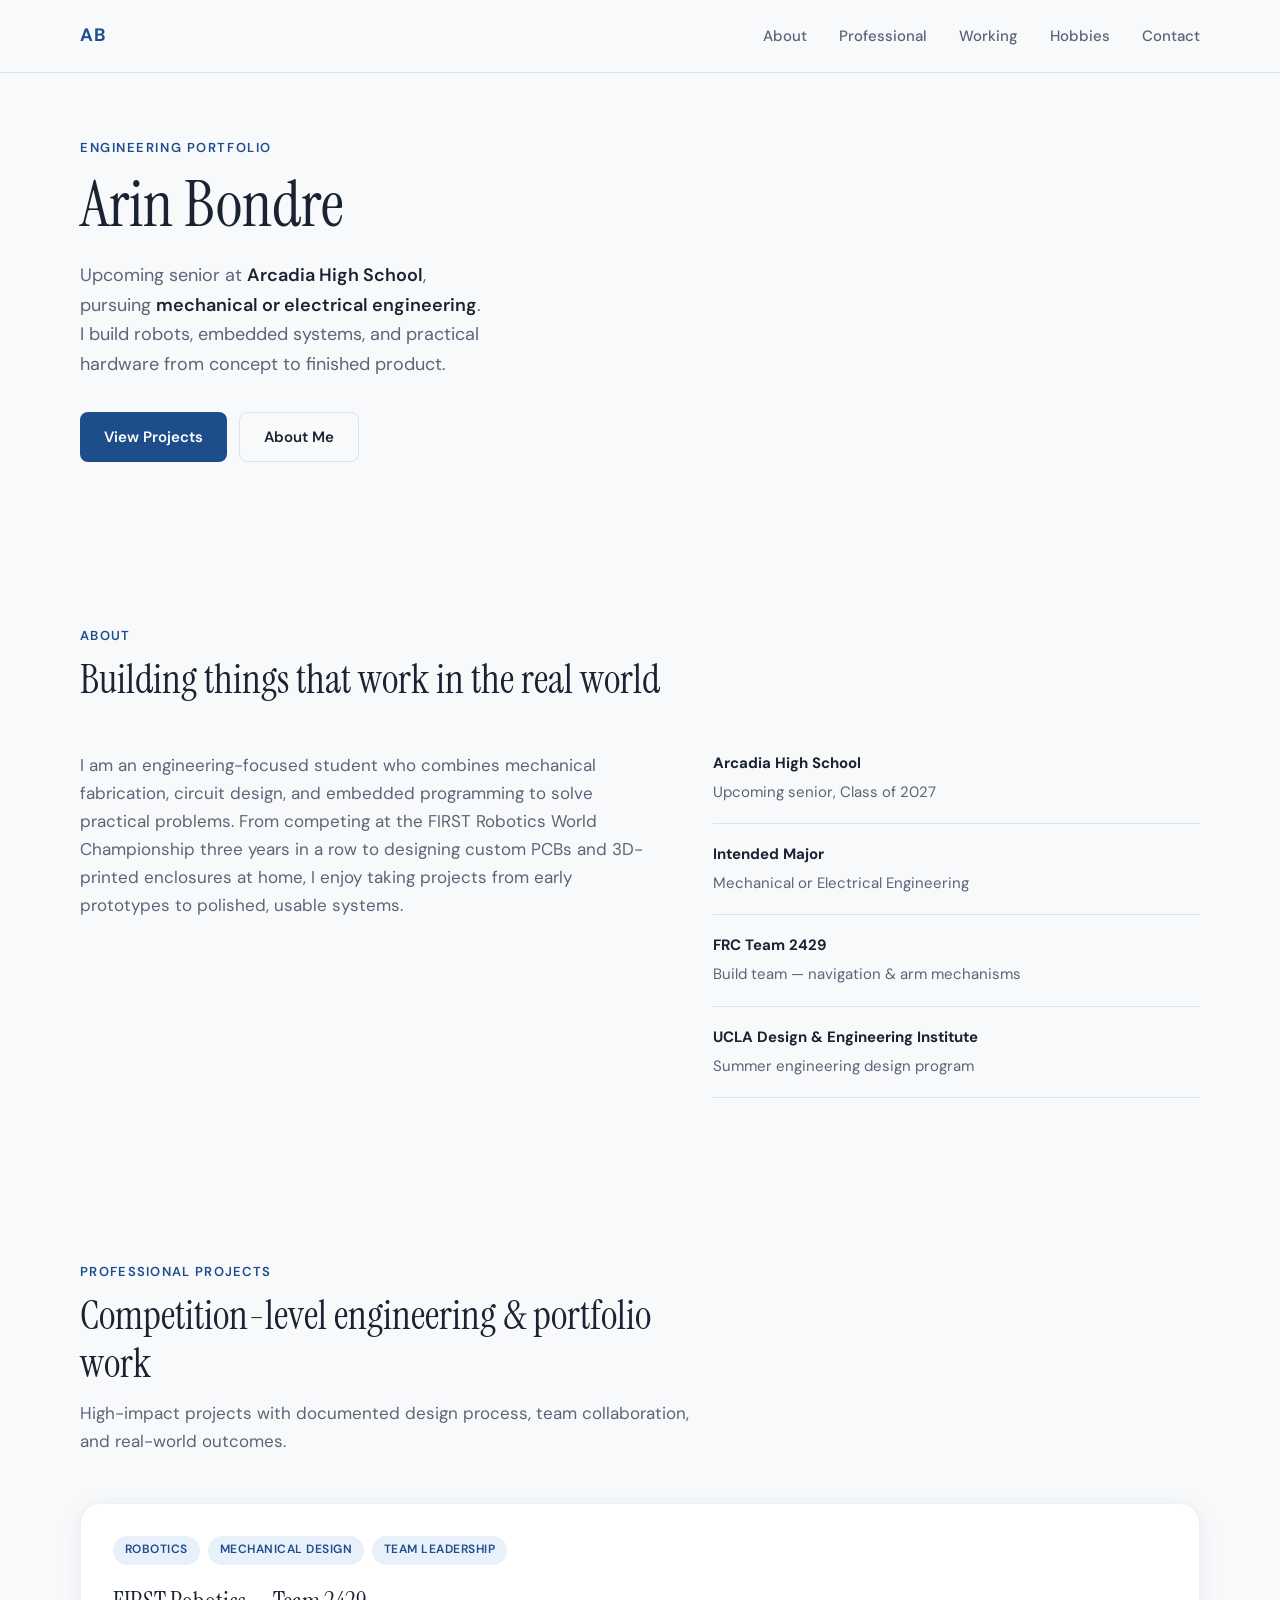
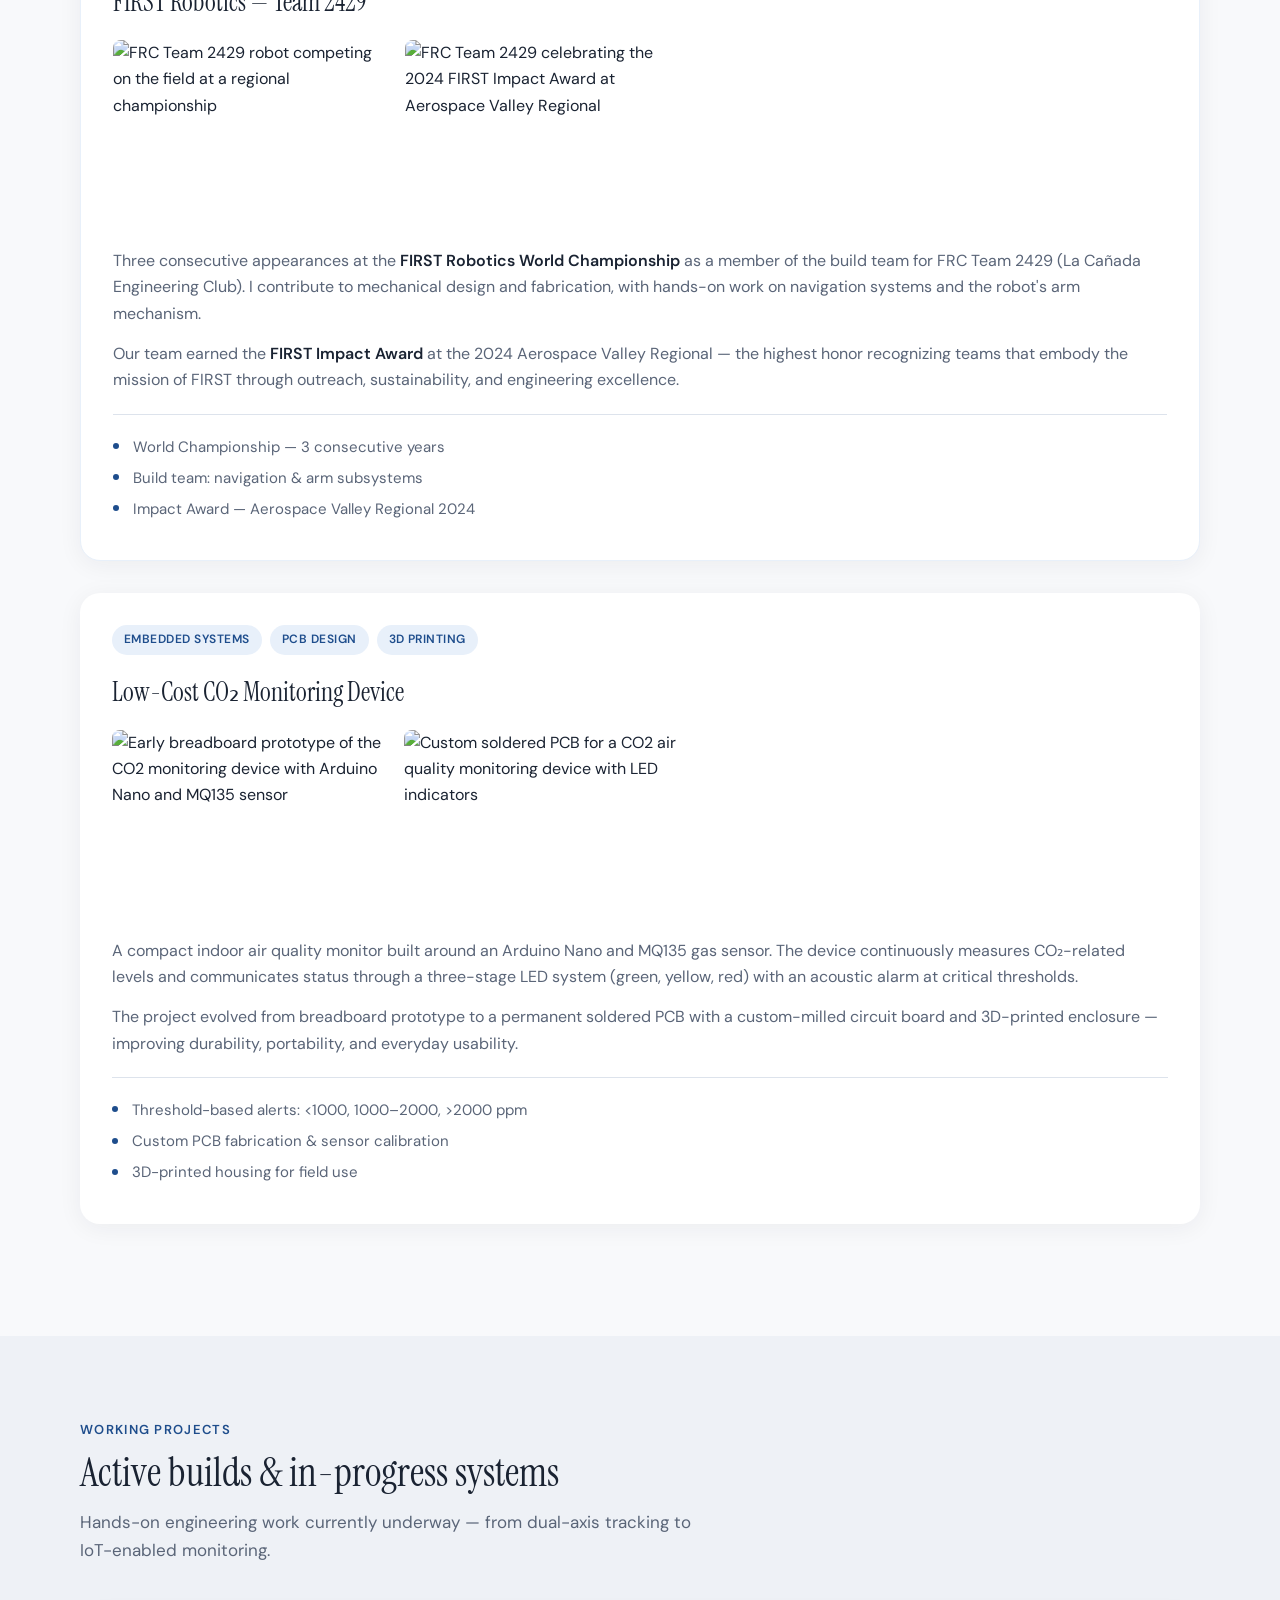
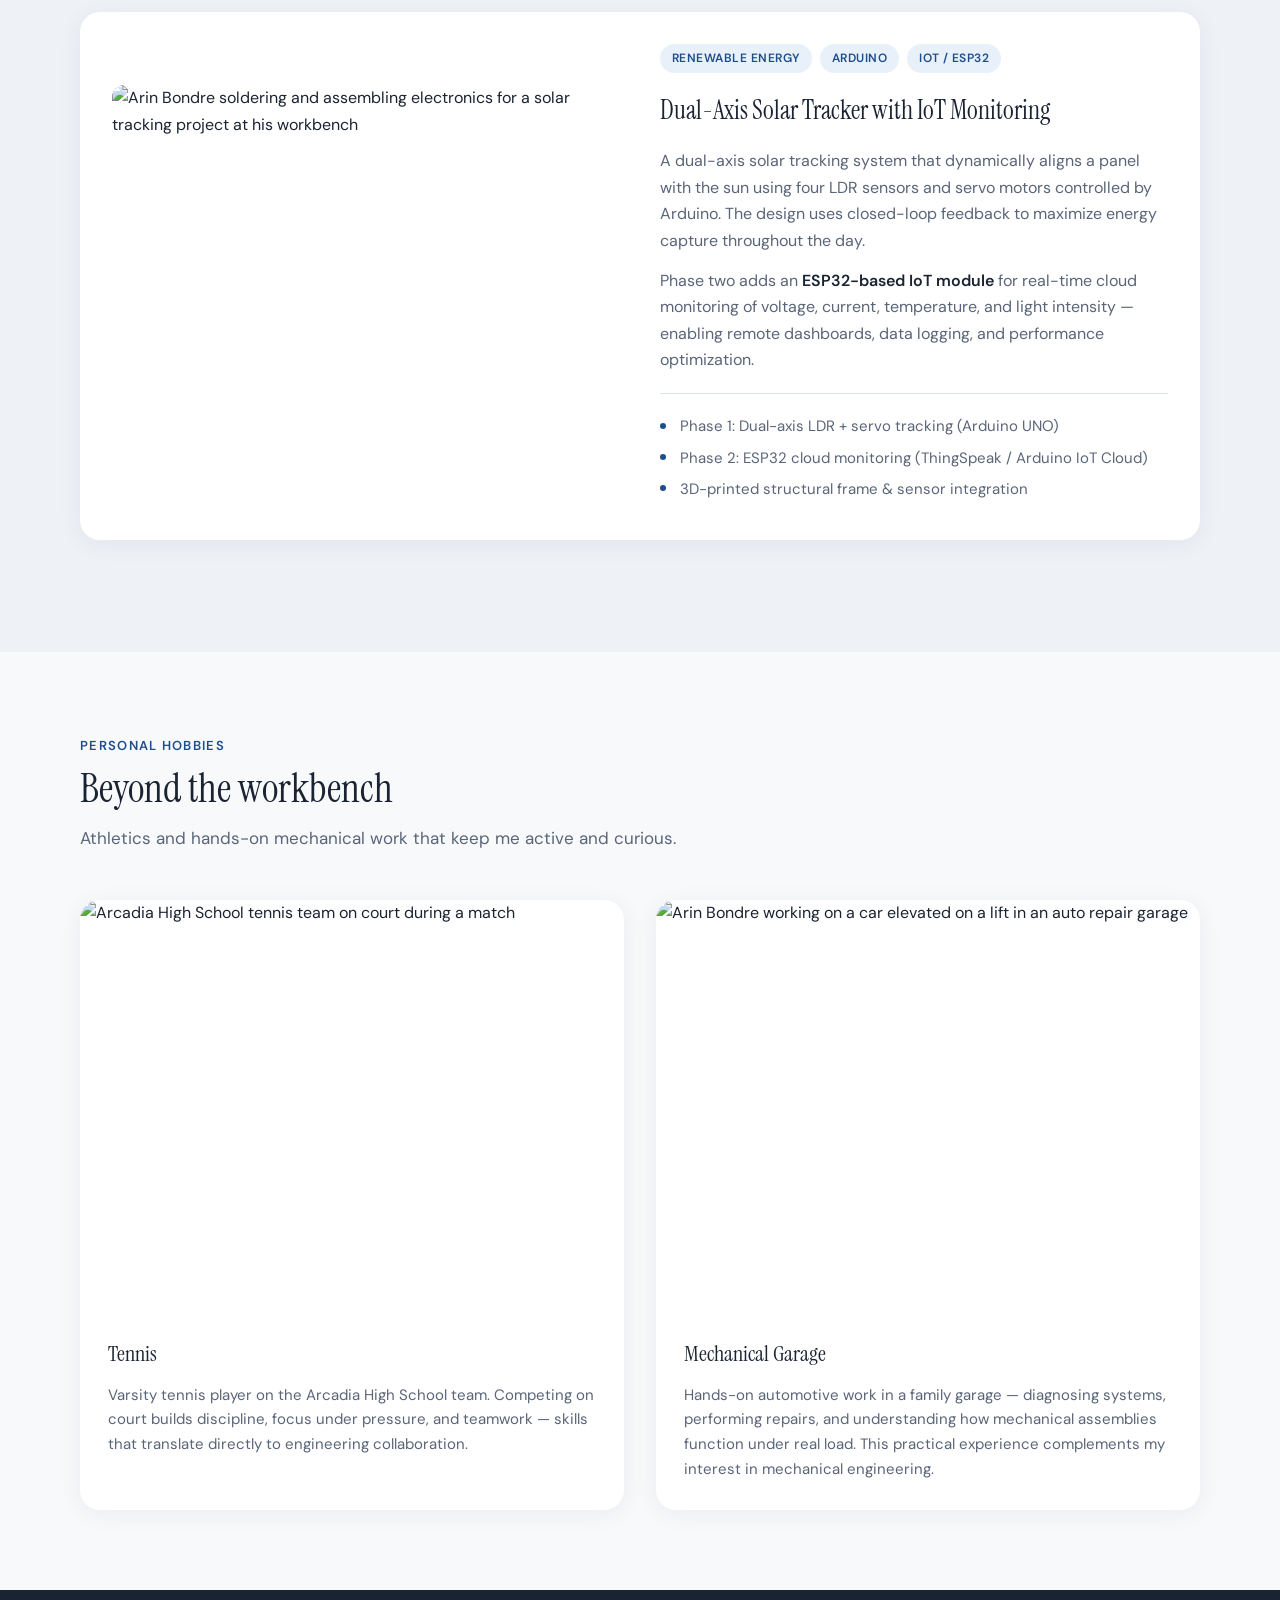
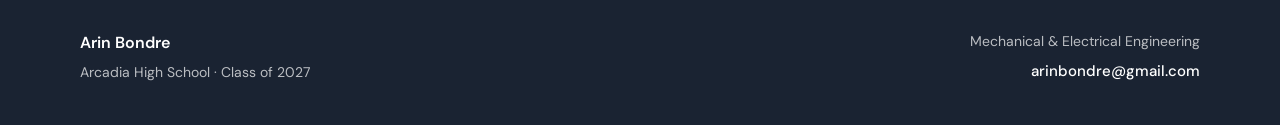
==== index.html @ 02048d1d "Add files via upload" ====
<!DOCTYPE html>
<html lang="en">
<head>
  <meta charset="UTF-8">
  <meta name="viewport" content="width=device-width, initial-scale=1.0">
  <meta name="description" content="Arin Bondre — aspiring mechanical and electrical engineer, Arcadia High School senior. Robotics, embedded systems, and hands-on engineering projects.">
  <title>Arin Bondre | Engineering Portfolio</title>
  <link rel="preconnect" href="https://fonts.googleapis.com">
  <link rel="preconnect" href="https://fonts.gstatic.com" crossorigin>
  <link href="https://fonts.googleapis.com/css2?family=DM+Sans:ital,opsz,wght@0,9..40,400;0,9..40,500;0,9..40,600;0,9..40,700;1,9..40,400&family=Instrument+Serif:ital@0;1&display=swap" rel="stylesheet">
  <link rel="stylesheet" href="styles.css">
</head>
<body>
  <header class="site-header">
    <nav class="nav" aria-label="Main navigation">
      <a class="nav-logo" href="#top">AB</a>
      <button class="nav-toggle" aria-label="Open menu" aria-expanded="false">
        <span></span>
        <span></span>
      </button>
      <ul class="nav-links">
        <li><a href="#about">About</a></li>
        <li><a href="#professional">Professional</a></li>
        <li><a href="#working">Working</a></li>
        <li><a href="#hobbies">Hobbies</a></li>
        <li><a href="#contact">Contact</a></li>
      </ul>
    </nav>
  </header>

  <main id="top">
    <section class="hero">
      <div class="hero-content">
        <p class="hero-eyebrow">Engineering Portfolio</p>
        <h1>Arin Bondre</h1>
        <p class="hero-lead">
          Upcoming senior at <strong>Arcadia High School</strong>, pursuing
          <strong>mechanical or electrical engineering</strong>. I build robots,
          embedded systems, and practical hardware from concept to finished product.
        </p>
        <div class="hero-actions">
          <a class="btn btn-primary" href="#professional">View Projects</a>
          <a class="btn btn-ghost" href="#about">About Me</a>
        </div>
      </div>
    </section>

    <section id="about" class="section about">
      <div class="container">
        <div class="section-header">
          <span class="section-label">About</span>
          <h2>Building things that work in the real world</h2>
        </div>
        <div class="about-grid">
          <p>
            I am an engineering-focused student who combines mechanical fabrication,
            circuit design, and embedded programming to solve practical problems.
            From competing at the FIRST Robotics World Championship three years in a row
            to designing custom PCBs and 3D-printed enclosures at home, I enjoy taking
            projects from early prototypes to polished, usable systems.
          </p>
          <ul class="about-highlights">
            <li>
              <strong>Arcadia High School</strong>
              <span>Upcoming senior, Class of 2027</span>
            </li>
            <li>
              <strong>Intended Major</strong>
              <span>Mechanical or Electrical Engineering</span>
            </li>
            <li>
              <strong>FRC Team 2429</strong>
              <span>Build team — navigation &amp; arm mechanisms</span>
            </li>
            <li>
              <strong>UCLA Design &amp; Engineering Institute</strong>
              <span>Summer engineering design program</span>
            </li>
          </ul>
        </div>
      </div>
    </section>

    <section id="professional" class="section projects-section">
      <div class="container">
        <div class="section-header">
          <span class="section-label">Professional Projects</span>
          <h2>Competition-level engineering &amp; portfolio work</h2>
          <p class="section-desc">
            High-impact projects with documented design process, team collaboration,
            and real-world outcomes.
          </p>
        </div>

        <article class="project-card project-card--featured project-card--full">
          <div class="project-body">
            <div class="project-tags">
              <span>Robotics</span>
              <span>Mechanical Design</span>
              <span>Team Leadership</span>
            </div>
            <h3>FIRST Robotics — Team 2429</h3>
            <figure class="project-thumbs">
              <img src="images/robotics-competition.jpg" alt="FRC Team 2429 robot competing on the field at a regional championship" width="280" height="188">
              <img src="images/robotics-impact-award.jpg" alt="FRC Team 2429 celebrating the 2024 FIRST Impact Award at Aerospace Valley Regional" width="280" height="188">
            </figure>
            <p>
              Three consecutive appearances at the <strong>FIRST Robotics World Championship</strong>
              as a member of the build team for FRC Team 2429 (La Cañada Engineering Club).
              I contribute to mechanical design and fabrication, with hands-on work on
              navigation systems and the robot's arm mechanism.
            </p>
            <p>
              Our team earned the <strong>FIRST Impact Award</strong> at the 2024 Aerospace
              Valley Regional — the highest honor recognizing teams that embody the mission
              of FIRST through outreach, sustainability, and engineering excellence.
            </p>
            <ul class="project-details">
              <li>World Championship — 3 consecutive years</li>
              <li>Build team: navigation &amp; arm subsystems</li>
              <li>Impact Award — Aerospace Valley Regional 2024</li>
            </ul>
          </div>
        </article>

        <article class="project-card project-card--full">
          <div class="project-body">
            <div class="project-tags">
              <span>Embedded Systems</span>
              <span>PCB Design</span>
              <span>3D Printing</span>
            </div>
            <h3>Low-Cost CO&#8322; Monitoring Device</h3>
            <figure class="project-thumbs">
              <img src="images/co2-prototype.jpg" alt="Early breadboard prototype of the CO2 monitoring device with Arduino Nano and MQ135 sensor" width="280" height="188">
              <img src="images/co2-meter.jpg" alt="Custom soldered PCB for a CO2 air quality monitoring device with LED indicators" width="280" height="188">
            </figure>
            <p>
              A compact indoor air quality monitor built around an Arduino Nano and MQ135
              gas sensor. The device continuously measures CO&#8322;-related levels and
              communicates status through a three-stage LED system (green, yellow, red)
              with an acoustic alarm at critical thresholds.
            </p>
            <p>
              The project evolved from breadboard prototype to a permanent soldered PCB
              with a custom-milled circuit board and 3D-printed enclosure — improving
              durability, portability, and everyday usability.
            </p>
            <ul class="project-details">
              <li>Threshold-based alerts: &lt;1000, 1000–2000, &gt;2000 ppm</li>
              <li>Custom PCB fabrication &amp; sensor calibration</li>
              <li>3D-printed housing for field use</li>
            </ul>
          </div>
        </article>
      </div>
    </section>

    <section id="working" class="section projects-section projects-section--alt">
      <div class="container">
        <div class="section-header">
          <span class="section-label">Working Projects</span>
          <h2>Active builds &amp; in-progress systems</h2>
          <p class="section-desc">
            Hands-on engineering work currently underway — from dual-axis tracking
            to IoT-enabled monitoring.
          </p>
        </div>

        <article class="project-card">
          <figure class="project-image">
            <img src="images/solar-tracker.jpg" alt="Arin Bondre soldering and assembling electronics for a solar tracking project at his workbench" width="800" height="600">
          </figure>
          <div class="project-body">
            <div class="project-tags">
              <span>Renewable Energy</span>
              <span>Arduino</span>
              <span>IoT / ESP32</span>
            </div>
            <h3>Dual-Axis Solar Tracker with IoT Monitoring</h3>
            <p>
              A dual-axis solar tracking system that dynamically aligns a panel with the
              sun using four LDR sensors and servo motors controlled by Arduino. The design
              uses closed-loop feedback to maximize energy capture throughout the day.
            </p>
            <p>
              Phase two adds an <strong>ESP32-based IoT module</strong> for real-time cloud
              monitoring of voltage, current, temperature, and light intensity — enabling
              remote dashboards, data logging, and performance optimization.
            </p>
            <ul class="project-details">
              <li>Phase 1: Dual-axis LDR + servo tracking (Arduino UNO)</li>
              <li>Phase 2: ESP32 cloud monitoring (ThingSpeak / Arduino IoT Cloud)</li>
              <li>3D-printed structural frame &amp; sensor integration</li>
            </ul>
          </div>
        </article>
      </div>
    </section>

    <section id="hobbies" class="section projects-section">
      <div class="container">
        <div class="section-header">
          <span class="section-label">Personal Hobbies</span>
          <h2>Beyond the workbench</h2>
          <p class="section-desc">
            Athletics and hands-on mechanical work that keep me active and curious.
          </p>
        </div>

        <div class="hobby-grid">
          <article class="hobby-card">
            <figure class="hobby-image">
              <img src="images/tennis.jpg" alt="Arcadia High School tennis team on court during a match" width="600" height="450">
            </figure>
            <div class="hobby-body">
              <h3>Tennis</h3>
              <p>
                Varsity tennis player on the Arcadia High School team. Competing on
                court builds discipline, focus under pressure, and teamwork — skills
                that translate directly to engineering collaboration.
              </p>
            </div>
          </article>

          <article class="hobby-card">
            <figure class="hobby-image">
              <img src="images/mechanical-garage.jpg" alt="Arin Bondre working on a car elevated on a lift in an auto repair garage" width="600" height="450">
            </figure>
            <div class="hobby-body">
              <h3>Mechanical Garage</h3>
              <p>
                Hands-on automotive work in a family garage — diagnosing systems,
                performing repairs, and understanding how mechanical assemblies
                function under real load. This practical experience complements my
                interest in mechanical engineering.
              </p>
            </div>
          </article>
        </div>
      </div>
    </section>
  </main>

  <footer id="contact" class="site-footer">
    <div class="container footer-inner">
      <div>
        <p class="footer-name">Arin Bondre</p>
        <p class="footer-meta">Arcadia High School · Class of 2027</p>
      </div>
      <div class="footer-contact">
        <p class="footer-note">Mechanical &amp; Electrical Engineering</p>
        <a class="footer-email" href="mailto:arinbondre@gmail.com">arinbondre@gmail.com</a>
      </div>
    </div>
  </footer>

  <script src="script.js"></script>
</body>
</html>
---- styles.css ----
/* ── Variables ── */
:root {
  --bg: #f8f9fb;
  --bg-alt: #eef1f6;
  --surface: #ffffff;
  --text: #1a2332;
  --text-muted: #5a6578;
  --accent: #1e4d8c;
  --accent-light: #2d6cb5;
  --accent-soft: #e8f0fa;
  --border: #dde3ec;
  --shadow: 0 4px 24px rgba(26, 35, 50, 0.06);
  --shadow-lg: 0 12px 48px rgba(26, 35, 50, 0.1);
  --radius: 12px;
  --radius-lg: 20px;
  --font-sans: "DM Sans", system-ui, sans-serif;
  --font-serif: "Instrument Serif", Georgia, serif;
  --max-width: 1120px;
  --header-h: 72px;
}

/* ── Reset & Base ── */
*,
*::before,
*::after {
  box-sizing: border-box;
  margin: 0;
  padding: 0;
}

html {
  scroll-behavior: smooth;
  scroll-padding-top: var(--header-h);
}

body {
  font-family: var(--font-sans);
  font-size: 1rem;
  line-height: 1.65;
  color: var(--text);
  background: var(--bg);
  -webkit-font-smoothing: antialiased;
}

img {
  display: block;
  max-width: 100%;
  height: auto;
}

a {
  color: var(--accent);
  text-decoration: none;
  transition: color 0.2s;
}

a:hover {
  color: var(--accent-light);
}

ul {
  list-style: none;
}

.container {
  width: min(100% - 2.5rem, var(--max-width));
  margin-inline: auto;
}

/* ── Header ── */
.site-header {
  position: sticky;
  top: 0;
  z-index: 100;
  background: rgba(248, 249, 251, 0.92);
  backdrop-filter: blur(12px);
  border-bottom: 1px solid var(--border);
}

.nav {
  display: flex;
  align-items: center;
  justify-content: space-between;
  width: min(100% - 2.5rem, var(--max-width));
  margin-inline: auto;
  height: var(--header-h);
}

.nav-logo {
  font-weight: 700;
  font-size: 1.125rem;
  letter-spacing: 0.04em;
  color: var(--accent);
}

.nav-links {
  display: flex;
  gap: 2rem;
}

.nav-links a {
  font-size: 0.9375rem;
  font-weight: 500;
  color: var(--text-muted);
}

.nav-links a:hover {
  color: var(--accent);
}

.nav-toggle {
  display: none;
  flex-direction: column;
  gap: 6px;
  background: none;
  border: none;
  cursor: pointer;
  padding: 4px;
}

.nav-toggle span {
  display: block;
  width: 24px;
  height: 2px;
  background: var(--text);
  border-radius: 2px;
  transition: transform 0.25s, opacity 0.25s;
}

.nav-toggle[aria-expanded="true"] span:first-child {
  transform: translateY(4px) rotate(45deg);
}

.nav-toggle[aria-expanded="true"] span:last-child {
  transform: translateY(-4px) rotate(-45deg);
}

/* ── Hero ── */
.hero {
  width: min(100% - 2.5rem, var(--max-width));
  margin-inline: auto;
  padding: 4rem 0 5rem;
}

.hero-content {
  max-width: 640px;
}

.hero-eyebrow {
  font-size: 0.8125rem;
  font-weight: 600;
  letter-spacing: 0.12em;
  text-transform: uppercase;
  color: var(--accent);
  margin-bottom: 0.75rem;
}

.hero h1 {
  font-family: var(--font-serif);
  font-size: clamp(2.75rem, 5vw, 4rem);
  font-weight: 400;
  line-height: 1.1;
  color: var(--text);
  margin-bottom: 1.25rem;
}

.hero-lead {
  font-size: 1.125rem;
  color: var(--text-muted);
  max-width: 34ch;
  margin-bottom: 2rem;
}

.hero-lead strong {
  color: var(--text);
  font-weight: 600;
}

.hero-actions {
  display: flex;
  flex-wrap: wrap;
  gap: 0.75rem;
}

.btn {
  display: inline-flex;
  align-items: center;
  padding: 0.75rem 1.5rem;
  font-size: 0.9375rem;
  font-weight: 600;
  border-radius: 8px;
  transition: background 0.2s, color 0.2s, box-shadow 0.2s;
}

.btn-primary {
  background: var(--accent);
  color: #fff;
}

.btn-primary:hover {
  background: var(--accent-light);
  color: #fff;
  box-shadow: var(--shadow);
}

.btn-ghost {
  background: transparent;
  color: var(--text);
  border: 1.5px solid var(--border);
}

.btn-ghost:hover {
  border-color: var(--accent);
  color: var(--accent);
}

/* ── Sections ── */
.section {
  padding: 5rem 0;
}

.projects-section--alt {
  background: var(--bg-alt);
}

.section-header {
  margin-bottom: 3rem;
  max-width: 640px;
}

.section-label {
  display: inline-block;
  font-size: 0.8125rem;
  font-weight: 600;
  letter-spacing: 0.1em;
  text-transform: uppercase;
  color: var(--accent);
  margin-bottom: 0.5rem;
}

.section-header h2 {
  font-family: var(--font-serif);
  font-size: clamp(1.875rem, 3.5vw, 2.5rem);
  font-weight: 400;
  line-height: 1.2;
  margin-bottom: 0.75rem;
}

.section-desc {
  color: var(--text-muted);
  font-size: 1.0625rem;
}

/* ── About ── */
.about-grid {
  display: grid;
  grid-template-columns: 1.2fr 1fr;
  gap: 3rem;
  align-items: start;
}

.about-grid > p {
  font-size: 1.0625rem;
  color: var(--text-muted);
}

.about-highlights li {
  padding: 1.125rem 0;
  border-bottom: 1px solid var(--border);
}

.about-highlights li:first-child {
  padding-top: 0;
}

.about-highlights strong {
  display: block;
  font-size: 0.9375rem;
  color: var(--text);
  margin-bottom: 0.2rem;
}

.about-highlights span {
  font-size: 0.9375rem;
  color: var(--text-muted);
}

/* ── Project Cards ── */
.project-card {
  display: grid;
  grid-template-columns: 1fr 1fr;
  gap: 2.5rem;
  align-items: center;
  background: var(--surface);
  border-radius: var(--radius-lg);
  padding: 2rem;
  box-shadow: var(--shadow);
  margin-bottom: 2rem;
}

.projects-section--alt .project-card {
  background: var(--surface);
}

.project-card--reverse {
  direction: rtl;
}

.project-card--reverse > * {
  direction: ltr;
}

.project-image {
  border-radius: var(--radius);
  overflow: hidden;
  aspect-ratio: 4 / 3;
}

.project-image img {
  width: 100%;
  height: 100%;
  object-fit: cover;
}

.project-card--featured {
  border: 1px solid var(--accent-soft);
}

.project-card--full {
  grid-template-columns: 1fr;
}

.project-thumbs {
  display: flex;
  flex-direction: row;
  gap: 0.75rem;
  margin-bottom: 1.25rem;
}

.project-thumbs img {
  width: 280px;
  height: 188px;
  object-fit: cover;
  border-radius: 8px;
  flex-shrink: 0;
}

.project-tags {
  display: flex;
  flex-wrap: wrap;
  gap: 0.5rem;
  margin-bottom: 1rem;
}

.project-tags span {
  font-size: 0.75rem;
  font-weight: 600;
  letter-spacing: 0.04em;
  text-transform: uppercase;
  padding: 0.3rem 0.75rem;
  background: var(--accent-soft);
  color: var(--accent);
  border-radius: 100px;
}

.project-body h3 {
  font-family: var(--font-serif);
  font-size: 1.625rem;
  font-weight: 400;
  margin-bottom: 1rem;
}

.project-body p {
  color: var(--text-muted);
  margin-bottom: 0.875rem;
}

.project-body p strong {
  color: var(--text);
  font-weight: 600;
}

.project-details {
  margin-top: 1.25rem;
  padding-top: 1.25rem;
  border-top: 1px solid var(--border);
}

.project-details li {
  position: relative;
  padding-left: 1.25rem;
  font-size: 0.9375rem;
  color: var(--text-muted);
  margin-bottom: 0.4rem;
}

.project-details li::before {
  content: "";
  position: absolute;
  left: 0;
  top: 0.55em;
  width: 6px;
  height: 6px;
  background: var(--accent);
  border-radius: 50%;
}

/* ── Hobby Grid ── */
.hobby-grid {
  display: grid;
  grid-template-columns: 1fr 1fr;
  gap: 2rem;
}

.hobby-card {
  background: var(--surface);
  border-radius: var(--radius-lg);
  overflow: hidden;
  box-shadow: var(--shadow);
}

.hobby-image {
  aspect-ratio: 4 / 3;
  overflow: hidden;
}

.hobby-image img {
  width: 100%;
  height: 100%;
  object-fit: cover;
}

.hobby-body {
  padding: 1.75rem;
}

.hobby-body h3 {
  font-family: var(--font-serif);
  font-size: 1.375rem;
  font-weight: 400;
  margin-bottom: 0.625rem;
}

.hobby-body p {
  font-size: 0.9375rem;
  color: var(--text-muted);
}

/* ── Footer ── */
.site-footer {
  background: var(--text);
  color: rgba(255, 255, 255, 0.7);
  padding: 2.5rem 0;
}

.footer-inner {
  display: flex;
  justify-content: space-between;
  align-items: center;
  flex-wrap: wrap;
  gap: 1rem;
}

.footer-name {
  font-weight: 600;
  color: #fff;
  font-size: 1rem;
}

.footer-meta {
  font-size: 0.875rem;
  margin-top: 0.25rem;
}

.footer-contact {
  text-align: right;
}

.footer-note {
  font-size: 0.875rem;
  margin-bottom: 0.35rem;
}

.footer-email {
  font-size: 0.9375rem;
  font-weight: 500;
  color: #fff;
}

.footer-email:hover {
  color: rgba(255, 255, 255, 0.75);
}

/* ── Responsive ── */
@media (max-width: 900px) {
  .hero {
    padding-top: 2.5rem;
  }

  .about-grid,
  .project-card,
  .hobby-grid {
    grid-template-columns: 1fr;
  }

  .project-card--reverse {
    direction: ltr;
  }

  .project-image {
    max-height: 320px;
  }
}

@media (max-width: 640px) {
  .nav-toggle {
    display: flex;
  }

  .nav-links {
    position: fixed;
    inset: var(--header-h) 0 auto 0;
    flex-direction: column;
    gap: 0;
    background: var(--surface);
    border-bottom: 1px solid var(--border);
    padding: 1rem 0;
    transform: translateY(-120%);
    opacity: 0;
    pointer-events: none;
    transition: transform 0.3s, opacity 0.3s;
    box-shadow: var(--shadow);
  }

  .nav-links.is-open {
    transform: translateY(0);
    opacity: 1;
    pointer-events: auto;
  }

  .nav-links li a {
    display: block;
    padding: 0.875rem 1.25rem;
    font-size: 1rem;
  }

  .section {
    padding: 3.5rem 0;
  }

  .project-card {
    padding: 1.25rem;
  }

  .footer-inner {
    flex-direction: column;
    text-align: center;
  }

  .footer-contact {
    text-align: center;
  }
}
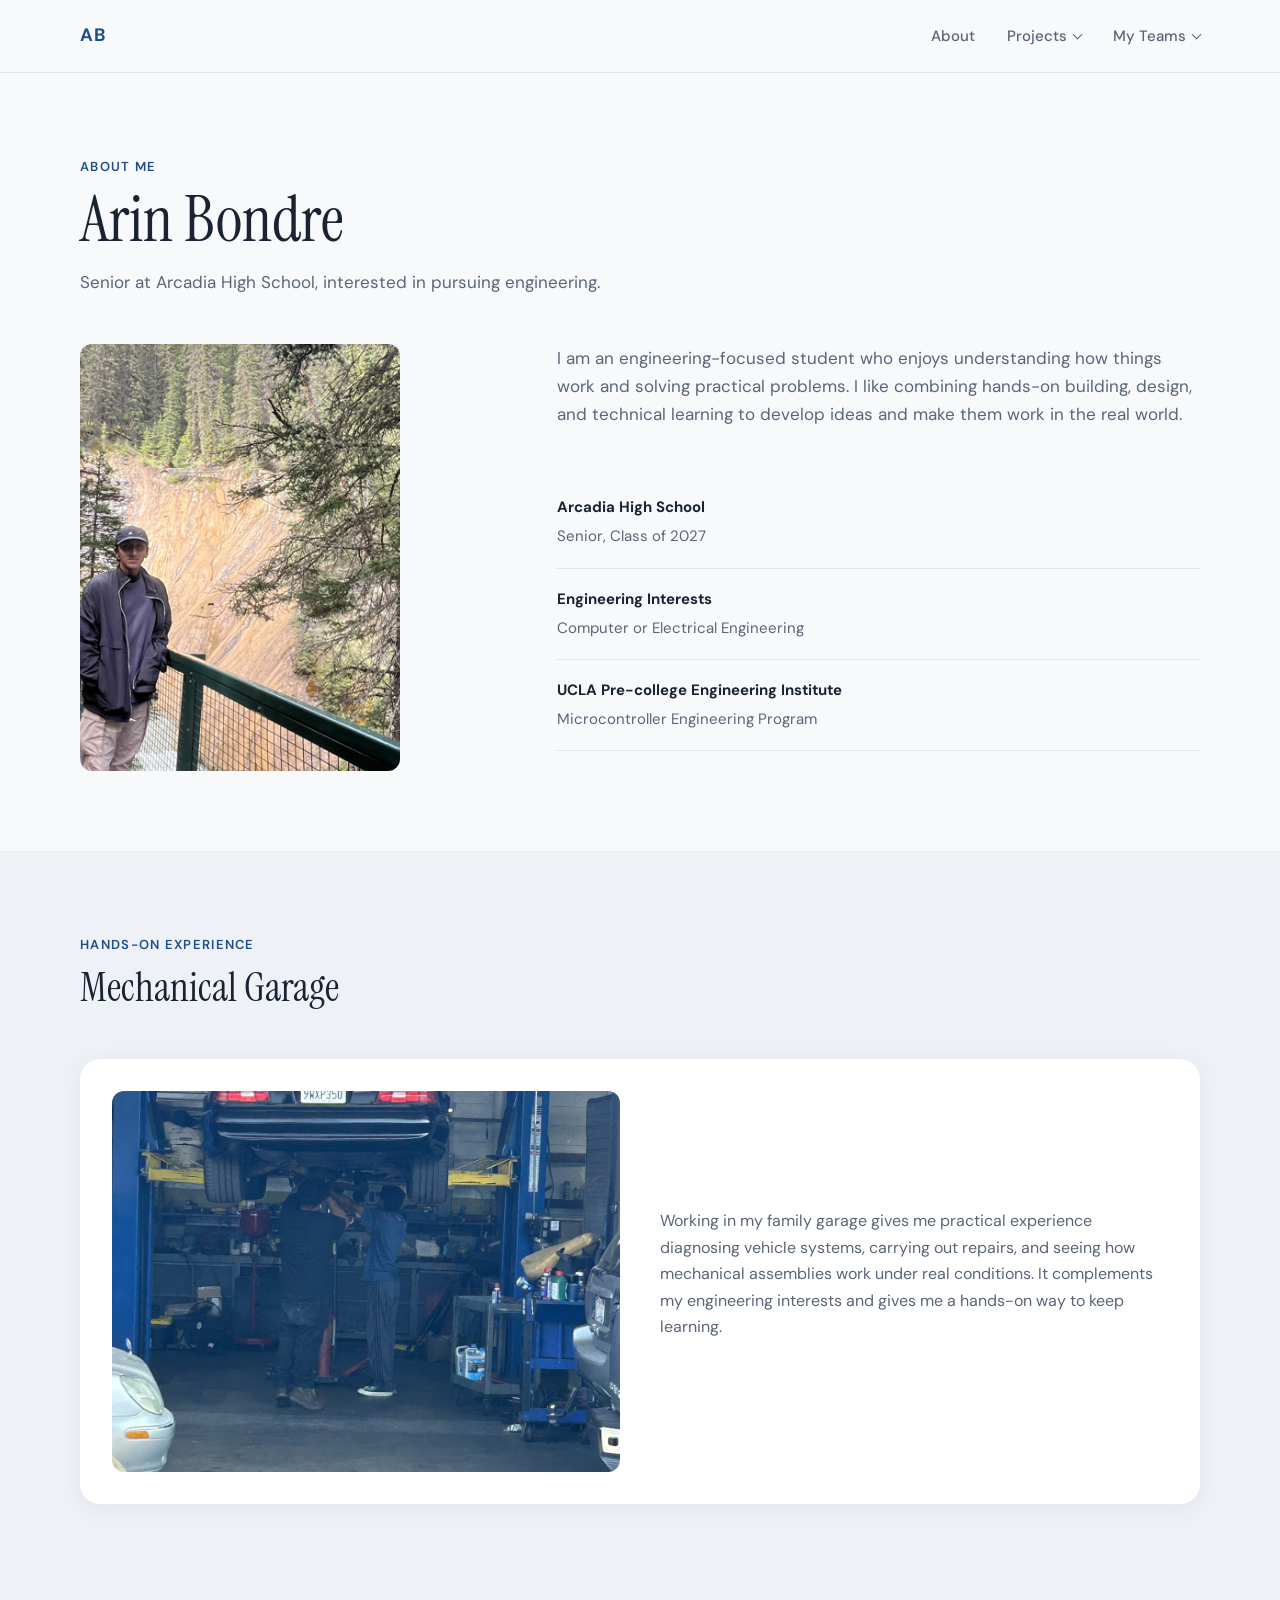
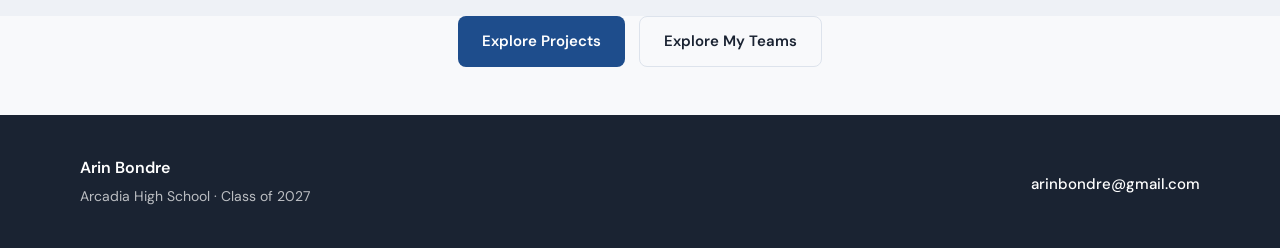
==== commit 9f05903b: "New changes" ====
--- a/index.html
+++ b/index.html
@@ -3,7 +3,7 @@
 <head>
   <meta charset="UTF-8">
   <meta name="viewport" content="width=device-width, initial-scale=1.0">
-  <meta name="description" content="Arin Bondre — aspiring mechanical and electrical engineer, Arcadia High School senior. Robotics, embedded systems, and hands-on engineering projects.">
+  <meta name="description" content="Arin Bondre — Arcadia High School student interested in mechanical and electrical engineering, FIRST Robotics, tennis, and hands-on garage work.">
   <title>Arin Bondre | Engineering Portfolio</title>
   <link rel="preconnect" href="https://fonts.googleapis.com">
   <link rel="preconnect" href="https://fonts.gstatic.com" crossorigin>
@@ -13,233 +13,104 @@
 <body>
   <header class="site-header">
     <nav class="nav" aria-label="Main navigation">
-      <a class="nav-logo" href="#top">AB</a>
+      <a class="nav-logo" href="index.html#top">AB</a>
       <button class="nav-toggle" aria-label="Open menu" aria-expanded="false">
         <span></span>
         <span></span>
       </button>
       <ul class="nav-links">
         <li><a href="#about">About</a></li>
-        <li><a href="#professional">Professional</a></li>
-        <li><a href="#working">Working</a></li>
-        <li><a href="#hobbies">Hobbies</a></li>
-        <li><a href="#contact">Contact</a></li>
+        <li class="nav-dropdown">
+          <button class="nav-projects-toggle" type="button" aria-expanded="false" aria-controls="project-menu">
+            Projects
+            <span class="nav-chevron" aria-hidden="true"></span>
+          </button>
+          <ul class="nav-submenu" id="project-menu">
+            <li><a href="co2-detector.html">CO₂ Detector</a></li>
+            <li><a href="solar-tracker.html">Solar Tracker</a></li>
+          </ul>
+        </li>
+        <li class="nav-dropdown">
+          <button class="nav-projects-toggle" type="button" aria-expanded="false" aria-controls="teams-menu">
+            My Teams
+            <span class="nav-chevron" aria-hidden="true"></span>
+          </button>
+          <ul class="nav-submenu" id="teams-menu">
+            <li><a href="first-robotics.html">FIRST Robotics</a></li>
+            <li><a href="tennis.html">Tennis</a></li>
+          </ul>
+        </li>
       </ul>
     </nav>
   </header>
 
   <main id="top">
-    <section class="hero">
-      <div class="hero-content">
-        <p class="hero-eyebrow">Engineering Portfolio</p>
-        <h1>Arin Bondre</h1>
-        <p class="hero-lead">
-          Upcoming senior at <strong>Arcadia High School</strong>, pursuing
-          <strong>mechanical or electrical engineering</strong>. I build robots,
-          embedded systems, and practical hardware from concept to finished product.
-        </p>
-        <div class="hero-actions">
-          <a class="btn btn-primary" href="#professional">View Projects</a>
-          <a class="btn btn-ghost" href="#about">About Me</a>
-        </div>
-      </div>
-    </section>
-
     <section id="about" class="section about">
       <div class="container">
         <div class="section-header">
-          <span class="section-label">About</span>
-          <h2>Building things that work in the real world</h2>
+          <span class="section-label">About Me</span>
+          <h1 class="about-title">Arin Bondre</h1>
+          <p class="section-desc">
+            Senior at Arcadia High School, interested in pursuing
+            engineering.
+          </p>
         </div>
         <div class="about-grid">
+          <figure class="about-portrait">
+            <img src="images/Arin.png" alt="Arin Bondre" width="505" height="787">
+          </figure>
           <p>
-            I am an engineering-focused student who combines mechanical fabrication,
-            circuit design, and embedded programming to solve practical problems.
-            From competing at the FIRST Robotics World Championship three years in a row
-            to designing custom PCBs and 3D-printed enclosures at home, I enjoy taking
-            projects from early prototypes to polished, usable systems.
+            I am an engineering-focused student who enjoys understanding how things
+            work and solving practical problems. I like combining hands-on building,
+            design, and technical learning to develop ideas and make them work in
+            the real world.
           </p>
           <ul class="about-highlights">
             <li>
               <strong>Arcadia High School</strong>
-              <span>Upcoming senior, Class of 2027</span>
+              <span>Senior, Class of 2027</span>
             </li>
             <li>
-              <strong>Intended Major</strong>
-              <span>Mechanical or Electrical Engineering</span>
+              <strong>Engineering Interests</strong>
+              <span>Computer or Electrical Engineering</span>
             </li>
             <li>
-              <strong>FRC Team 2429</strong>
-              <span>Build team — navigation &amp; arm mechanisms</span>
-            </li>
-            <li>
-              <strong>UCLA Design &amp; Engineering Institute</strong>
-              <span>Summer engineering design program</span>
+              <strong>UCLA Pre-college Engineering Institute</strong>
+              <span>Microcontroller Engineering Program</span>
             </li>
           </ul>
         </div>
       </div>
     </section>
 
-    <section id="professional" class="section projects-section">
+    <section id="garage" class="section garage-section projects-section--alt">
       <div class="container">
         <div class="section-header">
-          <span class="section-label">Professional Projects</span>
-          <h2>Competition-level engineering &amp; portfolio work</h2>
-          <p class="section-desc">
-            High-impact projects with documented design process, team collaboration,
-            and real-world outcomes.
-          </p>
+          <span class="section-label">Hands-On Experience</span>
+          <h2>Mechanical Garage</h2>
         </div>
 
-        <article class="project-card project-card--featured project-card--full">
+        <article class="project-card garage-card">
+          <figure class="project-image">
+            <img src="images/mechanical-garage.jpg" alt="Arin Bondre working on a car raised on a lift in an auto repair garage" width="800" height="600">
+          </figure>
           <div class="project-body">
-            <div class="project-tags">
-              <span>Robotics</span>
-              <span>Mechanical Design</span>
-              <span>Team Leadership</span>
-            </div>
-            <h3>FIRST Robotics — Team 2429</h3>
-            <figure class="project-thumbs">
-              <img src="images/robotics-competition.jpg" alt="FRC Team 2429 robot competing on the field at a regional championship" width="280" height="188">
-              <img src="images/robotics-impact-award.jpg" alt="FRC Team 2429 celebrating the 2024 FIRST Impact Award at Aerospace Valley Regional" width="280" height="188">
-            </figure>
             <p>
-              Three consecutive appearances at the <strong>FIRST Robotics World Championship</strong>
-              as a member of the build team for FRC Team 2429 (La Cañada Engineering Club).
-              I contribute to mechanical design and fabrication, with hands-on work on
-              navigation systems and the robot's arm mechanism.
+              Working in my family garage gives me practical experience diagnosing
+              vehicle systems, carrying out repairs, and seeing how mechanical
+              assemblies work under real conditions. It complements my engineering
+              interests and gives me a hands-on way to keep learning.
             </p>
-            <p>
-              Our team earned the <strong>FIRST Impact Award</strong> at the 2024 Aerospace
-              Valley Regional — the highest honor recognizing teams that embody the mission
-              of FIRST through outreach, sustainability, and engineering excellence.
-            </p>
-            <ul class="project-details">
-              <li>World Championship — 3 consecutive years</li>
-              <li>Build team: navigation &amp; arm subsystems</li>
-              <li>Impact Award — Aerospace Valley Regional 2024</li>
-            </ul>
-          </div>
-        </article>
-
-        <article class="project-card project-card--full">
-          <div class="project-body">
-            <div class="project-tags">
-              <span>Embedded Systems</span>
-              <span>PCB Design</span>
-              <span>3D Printing</span>
-            </div>
-            <h3>Low-Cost CO&#8322; Monitoring Device</h3>
-            <figure class="project-thumbs">
-              <img src="images/co2-prototype.jpg" alt="Early breadboard prototype of the CO2 monitoring device with Arduino Nano and MQ135 sensor" width="280" height="188">
-              <img src="images/co2-meter.jpg" alt="Custom soldered PCB for a CO2 air quality monitoring device with LED indicators" width="280" height="188">
-            </figure>
-            <p>
-              A compact indoor air quality monitor built around an Arduino Nano and MQ135
-              gas sensor. The device continuously measures CO&#8322;-related levels and
-              communicates status through a three-stage LED system (green, yellow, red)
-              with an acoustic alarm at critical thresholds.
-            </p>
-            <p>
-              The project evolved from breadboard prototype to a permanent soldered PCB
-              with a custom-milled circuit board and 3D-printed enclosure — improving
-              durability, portability, and everyday usability.
-            </p>
-            <ul class="project-details">
-              <li>Threshold-based alerts: &lt;1000, 1000–2000, &gt;2000 ppm</li>
-              <li>Custom PCB fabrication &amp; sensor calibration</li>
-              <li>3D-printed housing for field use</li>
-            </ul>
           </div>
         </article>
       </div>
     </section>
 
-    <section id="working" class="section projects-section projects-section--alt">
-      <div class="container">
-        <div class="section-header">
-          <span class="section-label">Working Projects</span>
-          <h2>Active builds &amp; in-progress systems</h2>
-          <p class="section-desc">
-            Hands-on engineering work currently underway — from dual-axis tracking
-            to IoT-enabled monitoring.
-          </p>
-        </div>
-
-        <article class="project-card">
-          <figure class="project-image">
-            <img src="images/solar-tracker.jpg" alt="Arin Bondre soldering and assembling electronics for a solar tracking project at his workbench" width="800" height="600">
-          </figure>
-          <div class="project-body">
-            <div class="project-tags">
-              <span>Renewable Energy</span>
-              <span>Arduino</span>
-              <span>IoT / ESP32</span>
-            </div>
-            <h3>Dual-Axis Solar Tracker with IoT Monitoring</h3>
-            <p>
-              A dual-axis solar tracking system that dynamically aligns a panel with the
-              sun using four LDR sensors and servo motors controlled by Arduino. The design
-              uses closed-loop feedback to maximize energy capture throughout the day.
-            </p>
-            <p>
-              Phase two adds an <strong>ESP32-based IoT module</strong> for real-time cloud
-              monitoring of voltage, current, temperature, and light intensity — enabling
-              remote dashboards, data logging, and performance optimization.
-            </p>
-            <ul class="project-details">
-              <li>Phase 1: Dual-axis LDR + servo tracking (Arduino UNO)</li>
-              <li>Phase 2: ESP32 cloud monitoring (ThingSpeak / Arduino IoT Cloud)</li>
-              <li>3D-printed structural frame &amp; sensor integration</li>
-            </ul>
-          </div>
-        </article>
-      </div>
+    <section class="about-navigation-cta" aria-label="Explore projects and teams">
+      <a class="btn btn-primary" href="co2-detector.html">Explore Projects</a>
+      <a class="btn btn-ghost" href="first-robotics.html">Explore My Teams</a>
     </section>
-
-    <section id="hobbies" class="section projects-section">
-      <div class="container">
-        <div class="section-header">
-          <span class="section-label">Personal Hobbies</span>
-          <h2>Beyond the workbench</h2>
-          <p class="section-desc">
-            Athletics and hands-on mechanical work that keep me active and curious.
-          </p>
-        </div>
-
-        <div class="hobby-grid">
-          <article class="hobby-card">
-            <figure class="hobby-image">
-              <img src="images/tennis.jpg" alt="Arcadia High School tennis team on court during a match" width="600" height="450">
-            </figure>
-            <div class="hobby-body">
-              <h3>Tennis</h3>
-              <p>
-                Varsity tennis player on the Arcadia High School team. Competing on
-                court builds discipline, focus under pressure, and teamwork — skills
-                that translate directly to engineering collaboration.
-              </p>
-            </div>
-          </article>
-
-          <article class="hobby-card">
-            <figure class="hobby-image">
-              <img src="images/mechanical-garage.jpg" alt="Arin Bondre working on a car elevated on a lift in an auto repair garage" width="600" height="450">
-            </figure>
-            <div class="hobby-body">
-              <h3>Mechanical Garage</h3>
-              <p>
-                Hands-on automotive work in a family garage — diagnosing systems,
-                performing repairs, and understanding how mechanical assemblies
-                function under real load. This practical experience complements my
-                interest in mechanical engineering.
-              </p>
-            </div>
-          </article>
-        </div>
-      </div>
-    </section>
+ 
   </main>
 
   <footer id="contact" class="site-footer">
@@ -249,7 +120,7 @@
         <p class="footer-meta">Arcadia High School · Class of 2027</p>
       </div>
       <div class="footer-contact">
-        <p class="footer-note">Mechanical &amp; Electrical Engineering</p>
+        <p class="footer-note"></p>
         <a class="footer-email" href="mailto:arinbondre@gmail.com">arinbondre@gmail.com</a>
       </div>
     </div>
--- a/styles.css
+++ b/styles.css
@@ -5,7 +5,7 @@
   --surface: #ffffff;
   --text: #1a2332;
   --text-muted: #5a6578;
-  --accent: #1e4d8c;
+  --accent: #1e4d8c; 
   --accent-light: #2d6cb5;
   --accent-soft: #e8f0fa;
   --border: #dde3ec;
@@ -108,6 +108,81 @@
   color: var(--accent);
 }
 
+.nav-dropdown {
+  position: relative;
+}
+
+.nav-projects-toggle {
+  display: inline-flex;
+  align-items: center;
+  gap: 0.45rem;
+  border: 0;
+  background: none;
+  color: var(--text-muted);
+  font: inherit;
+  font-size: 0.9375rem;
+  font-weight: 500;
+  cursor: pointer;
+}
+
+.nav-projects-toggle:focus-visible {
+  outline: 3px solid var(--accent-light);
+  outline-offset: 3px;
+  border-radius: 4px;
+}
+
+.nav-projects-toggle:hover,
+.nav-projects-toggle[aria-expanded="true"] {
+  color: var(--accent);
+}
+
+.nav-chevron {
+  width: 7px;
+  height: 7px;
+  border-right: 1.5px solid currentColor;
+  border-bottom: 1.5px solid currentColor;
+  transform: translateY(-2px) rotate(45deg);
+  transition: transform 0.2s;
+}
+
+.nav-projects-toggle[aria-expanded="true"] .nav-chevron {
+  transform: translateY(2px) rotate(225deg);
+}
+
+.nav-submenu {
+  position: absolute;
+  top: calc(100% + 0.75rem);
+  left: -1rem;
+  z-index: 10;
+  display: none;
+  min-width: 190px;
+  padding: 0.5rem;
+  background: var(--surface);
+  border: 1px solid var(--border);
+  border-radius: var(--radius);
+  box-shadow: var(--shadow);
+}
+
+.nav-dropdown:hover .nav-submenu,
+.nav-dropdown.is-open .nav-submenu {
+  display: block;
+}
+
+.nav-dropdown.is-dismissed:hover .nav-submenu {
+  display: none;
+}
+
+.nav-submenu a {
+  display: block;
+  padding: 0.65rem 0.75rem;
+  border-radius: 6px;
+  white-space: nowrap;
+}
+
+.nav-submenu a:hover {
+  background: var(--accent-soft);
+}
+
 .nav-toggle {
   display: none;
   flex-direction: column;
@@ -223,6 +298,14 @@
   background: var(--bg-alt);
 }
 
+.about-navigation-cta {
+  display: flex;
+  justify-content: center;
+  flex-wrap: wrap;
+  gap: 0.875rem;
+  padding: 0 1.25rem 3rem;
+}
+
 .section-header {
   margin-bottom: 3rem;
   max-width: 640px;
@@ -246,6 +329,14 @@
   margin-bottom: 0.75rem;
 }
 
+.section-header .about-title {
+  font-family: var(--font-serif);
+  font-size: clamp(2.75rem, 5vw, 4rem);
+  font-weight: 400;
+  line-height: 1.1;
+  margin-bottom: 0.75rem;
+}
+
 .section-desc {
   color: var(--text-muted);
   font-size: 1.0625rem;
@@ -254,14 +345,37 @@
 /* ── About ── */
 .about-grid {
   display: grid;
-  grid-template-columns: 1.2fr 1fr;
+  grid-template-columns: minmax(220px, 0.8fr) minmax(0, 1.2fr);
   gap: 3rem;
   align-items: start;
 }
 
+.about-portrait {
+  grid-column: 1;
+  grid-row: 1 / 3;
+  width: min(100%, 320px);
+  aspect-ratio: 3 / 4;
+  overflow: hidden;
+  border-radius: var(--radius);
+}
+
+.about-portrait img {
+  width: 100%;
+  height: 100%;
+  object-fit: cover;
+  transform: scale(1.45);
+}
+
 .about-grid > p {
+  grid-column: 2;
+  grid-row: 1;
   font-size: 1.0625rem;
   color: var(--text-muted);
+}
+
+.about-highlights {
+  grid-column: 2;
+  grid-row: 2;
 }
 
 .about-highlights li {
@@ -405,6 +519,333 @@
   border-radius: 50%;
 }
 
+.project-link {
+  margin-top: 1rem;
+}
+
+/* ── Project detail pages ── */
+.project-detail-hero {
+  padding: 4rem 0 2rem;
+}
+
+.team-detail-hero .container {
+  display: block;
+}
+
+.project-detail-hero .container {
+  max-width: 860px;
+  display: grid;
+  grid-template-columns: minmax(0, 1fr) 126px;
+  column-gap: 2rem;
+  align-items: center;
+}
+
+.project-detail-hero .hero-eyebrow {
+  grid-column: 1;
+  grid-row: 1;
+  margin-bottom: 0.5rem;
+}
+
+.project-detail-hero h1 {
+  grid-column: 1;
+  grid-row: 2;
+  font-family: var(--font-serif);
+  font-size: clamp(2.5rem, 5vw, 3.75rem);
+  font-weight: 400;
+  line-height: 1.1;
+  margin-bottom: 1rem;
+}
+
+.project-detail-hero .hero-lead {
+  grid-column: 1;
+  grid-row: 3;
+  max-width: 62ch;
+  margin-bottom: 1rem;
+}
+
+.project-pdf-preview {
+  grid-column: 2;
+  grid-row: 1 / 4;
+  justify-self: center;
+  display: grid;
+  justify-items: center;
+  gap: 0.5rem;
+  width: 126px;
+  color: var(--text-muted);
+  text-align: center;
+  font-size: 0.75rem;
+  font-weight: 600;
+  line-height: 1.35;
+}
+
+.project-pdf-preview img {
+  width: 110px;
+  height: auto;
+  border: 1px solid var(--border);
+  border-radius: 4px;
+  box-shadow: var(--shadow);
+  transition: transform 0.2s, box-shadow 0.2s;
+}
+
+.project-pdf-preview:hover {
+  color: var(--accent);
+}
+
+.project-pdf-preview:hover img {
+  transform: translateY(-2px);
+  box-shadow: var(--shadow-lg);
+}
+
+.project-pdf-preview:focus-visible {
+  outline: 3px solid var(--accent-light);
+  outline-offset: 4px;
+  border-radius: 4px;
+}
+
+@media (max-width: 640px) {
+  .project-detail-hero .container {
+    grid-template-columns: minmax(0, 1fr);
+  }
+
+  .project-detail-hero .hero-eyebrow,
+  .project-detail-hero h1 {
+    grid-column: 1;
+    grid-row: auto;
+  }
+
+  .project-pdf-preview {
+    grid-column: 1;
+    grid-row: auto;
+    justify-self: start;
+    grid-template-columns: 58px auto;
+    align-items: center;
+    justify-items: start;
+    width: auto;
+    text-align: left;
+  }
+
+  .project-pdf-preview img {
+    grid-row: 1;
+    width: 52px;
+  }
+}
+
+@media (max-width: 420px) {
+  .project-pdf-preview {
+    font-size: 0.75rem;
+  }
+}
+
+.project-detail-content {
+  padding-top: 2rem;
+}
+
+.project-detail-content .container {
+  max-width: 860px;
+}
+
+.project-detail-gallery {
+  display: grid;
+  grid-template-columns: repeat(2, minmax(0, 1fr));
+  gap: 1rem;
+  margin-bottom: 2rem;
+}
+
+.project-detail-gallery img {
+  width: 100%;
+  aspect-ratio: 3 / 2;
+  object-fit: cover;
+  border-radius: var(--radius);
+}
+
+.team-page-gallery {
+  display: grid;
+  grid-template-columns: repeat(2, minmax(0, 1fr));
+  gap: 1rem;
+  margin-bottom: 2rem;
+}
+
+.team-page-gallery--single {
+  grid-template-columns: minmax(0, 1fr);
+}
+
+.team-page-gallery--single figure {
+  width: min(100%, 640px);
+  justify-self: center;
+}
+
+.team-page-gallery figure {
+  min-width: 0;
+  margin: 0;
+}
+
+.team-page-gallery img {
+  width: 100%;
+  aspect-ratio: 3 / 2;
+  object-fit: cover;
+  border-radius: var(--radius);
+}
+
+.team-page-gallery figcaption {
+  padding: 0.65rem 0.25rem 0;
+  color: var(--text-muted);
+  font-size: 0.875rem;
+}
+
+.team-social-link {
+  margin-top: 1rem;
+}
+
+.project-detail-panel {
+  padding: 2rem;
+  margin-bottom: 1.5rem;
+  background: var(--surface);
+  border-radius: var(--radius-lg);
+  box-shadow: var(--shadow);
+}
+
+.project-detail-panel h2 {
+  font-family: var(--font-serif);
+  font-size: 1.75rem;
+  font-weight: 400;
+  margin-bottom: 0.75rem;
+}
+
+.project-detail-panel p {
+  color: var(--text-muted);
+  margin-bottom: 0.875rem;
+}
+
+.project-detail-panel p:last-child {
+  margin-bottom: 0;
+}
+
+.project-detail-panel .project-details {
+  margin-top: 1rem;
+}
+
+.project-detail-panel .section-label {
+  margin-bottom: 0.4rem;
+}
+
+.project-detail-panel .project-note {
+  padding: 1rem 1.125rem;
+  margin-top: 1.25rem;
+  background: var(--accent-soft);
+  border-left: 3px solid var(--accent);
+  border-radius: 0 8px 8px 0;
+  color: var(--text);
+  font-size: 0.9375rem;
+}
+
+.project-clips-grid {
+  display: grid;
+  grid-template-columns: repeat(2, minmax(0, 1fr));
+  gap: 1rem;
+  margin-top: 1.5rem;
+}
+
+.project-clip-card {
+  min-width: 0;
+  overflow: hidden;
+  background: var(--bg);
+  border: 1px solid var(--border);
+  border-radius: var(--radius);
+}
+
+.solar-media-grid .project-clip-image,
+.solar-media-grid .project-video-card video.project-clip-image {
+  height: auto;
+  aspect-ratio: 3 / 2;
+}
+
+.project-clip-card:last-child:nth-child(odd) {
+  display: grid;
+  grid-column: 1 / -1;
+  grid-template-columns: repeat(2, minmax(0, 1fr));
+  grid-template-rows: 1fr auto;
+}
+
+.project-clip-image {
+  width: 100%;
+  aspect-ratio: 3 / 2;
+  object-fit: cover;
+  background: var(--text);
+}
+
+.project-video-card video.project-clip-image {
+  position: static;
+  display: block;
+  width: 100%;
+  max-width: 100%;
+  height: auto;
+  aspect-ratio: 3 / 2;
+  object-fit: cover;
+}
+
+.project-clip-card:last-child:nth-child(odd) .project-clip-image {
+  grid-row: 1 / 3;
+  height: 100%;
+  aspect-ratio: auto;
+}
+
+.project-clip-caption {
+  padding: 1rem 1rem 0;
+}
+
+.project-clip-card:last-child:nth-child(odd) .project-clip-caption {
+  align-self: end;
+  padding: 1.5rem 1.5rem 0;
+}
+
+.project-clip-caption h3 {
+  font-size: 1rem;
+  font-weight: 600;
+  margin-bottom: 0.35rem;
+}
+
+.project-clip-caption p {
+  font-size: 0.875rem;
+  line-height: 1.5;
+}
+
+.project-clip-actions {
+  display: flex;
+  align-items: center;
+  flex-wrap: wrap;
+  gap: 0.75rem;
+  padding: 0.75rem 1rem 1rem;
+}
+
+.project-clip-card:last-child:nth-child(odd) .project-clip-actions {
+  grid-column: 2;
+  grid-row: 2;
+  align-self: start;
+  padding: 0.75rem 1.5rem 1.5rem;
+}
+
+.project-clip-toggle {
+  padding: 0.55rem 1rem;
+  cursor: pointer;
+}
+
+.project-clip-toggle:focus-visible,
+.project-clip-download:focus-visible {
+  outline: 3px solid var(--accent-light);
+  outline-offset: 3px;
+}
+
+.project-clip-download {
+  font-size: 0.875rem;
+  font-weight: 600;
+}
+
+.project-reference {
+  margin: 0 0 1.5rem;
+  color: var(--text-muted);
+  font-size: 0.9375rem;
+}
+
 /* ── Hobby Grid ── */
 .hobby-grid {
   display: grid;
@@ -497,10 +938,30 @@
     padding-top: 2.5rem;
   }
 
+  .project-clips-grid {
+    grid-template-columns: repeat(2, minmax(0, 1fr));
+  }
+
   .about-grid,
   .project-card,
   .hobby-grid {
     grid-template-columns: 1fr;
+  }
+
+  .about-portrait,
+  .about-grid > p,
+  .about-highlights {
+    grid-column: 1;
+  }
+
+  .about-portrait {
+    grid-row: auto;
+    width: min(100%, 280px);
+  }
+
+  .about-grid > p,
+  .about-highlights {
+    grid-row: auto;
   }
 
   .project-card--reverse {
@@ -544,11 +1005,66 @@
     font-size: 1rem;
   }
 
+  .nav-projects-toggle {
+    width: 100%;
+    justify-content: space-between;
+    padding: 0.875rem 1.25rem;
+    font-size: 1rem;
+  }
+
+  .nav-submenu {
+    position: static;
+    min-width: 0;
+    padding: 0 0 0.5rem 1rem;
+    background: transparent;
+    border: 0;
+    border-radius: 0;
+    box-shadow: none;
+  }
+
+  .nav-submenu a {
+    padding: 0.65rem 1.5rem;
+  }
+
   .section {
     padding: 3.5rem 0;
   }
 
   .project-card {
+    padding: 1.25rem;
+  }
+
+  .project-detail-hero {
+    padding-top: 2.5rem;
+  }
+
+  .project-detail-gallery {
+    grid-template-columns: 1fr;
+  }
+
+  .team-page-gallery {
+    grid-template-columns: 1fr;
+  }
+
+  .project-clips-grid {
+    grid-template-columns: 1fr;
+  }
+
+  .project-clip-card:last-child:nth-child(odd) {
+    display: block;
+  }
+
+  .project-clip-card:last-child:nth-child(odd) .project-clip-image {
+    height: auto;
+    aspect-ratio: 3 / 2;
+  }
+
+  .project-clip-card:last-child:nth-child(odd) .project-clip-caption,
+  .project-clip-card:last-child:nth-child(odd) .project-clip-actions {
+    padding: 1rem;
+  }
+
+  .project-detail-panel {
     padding: 1.25rem;
   }
 
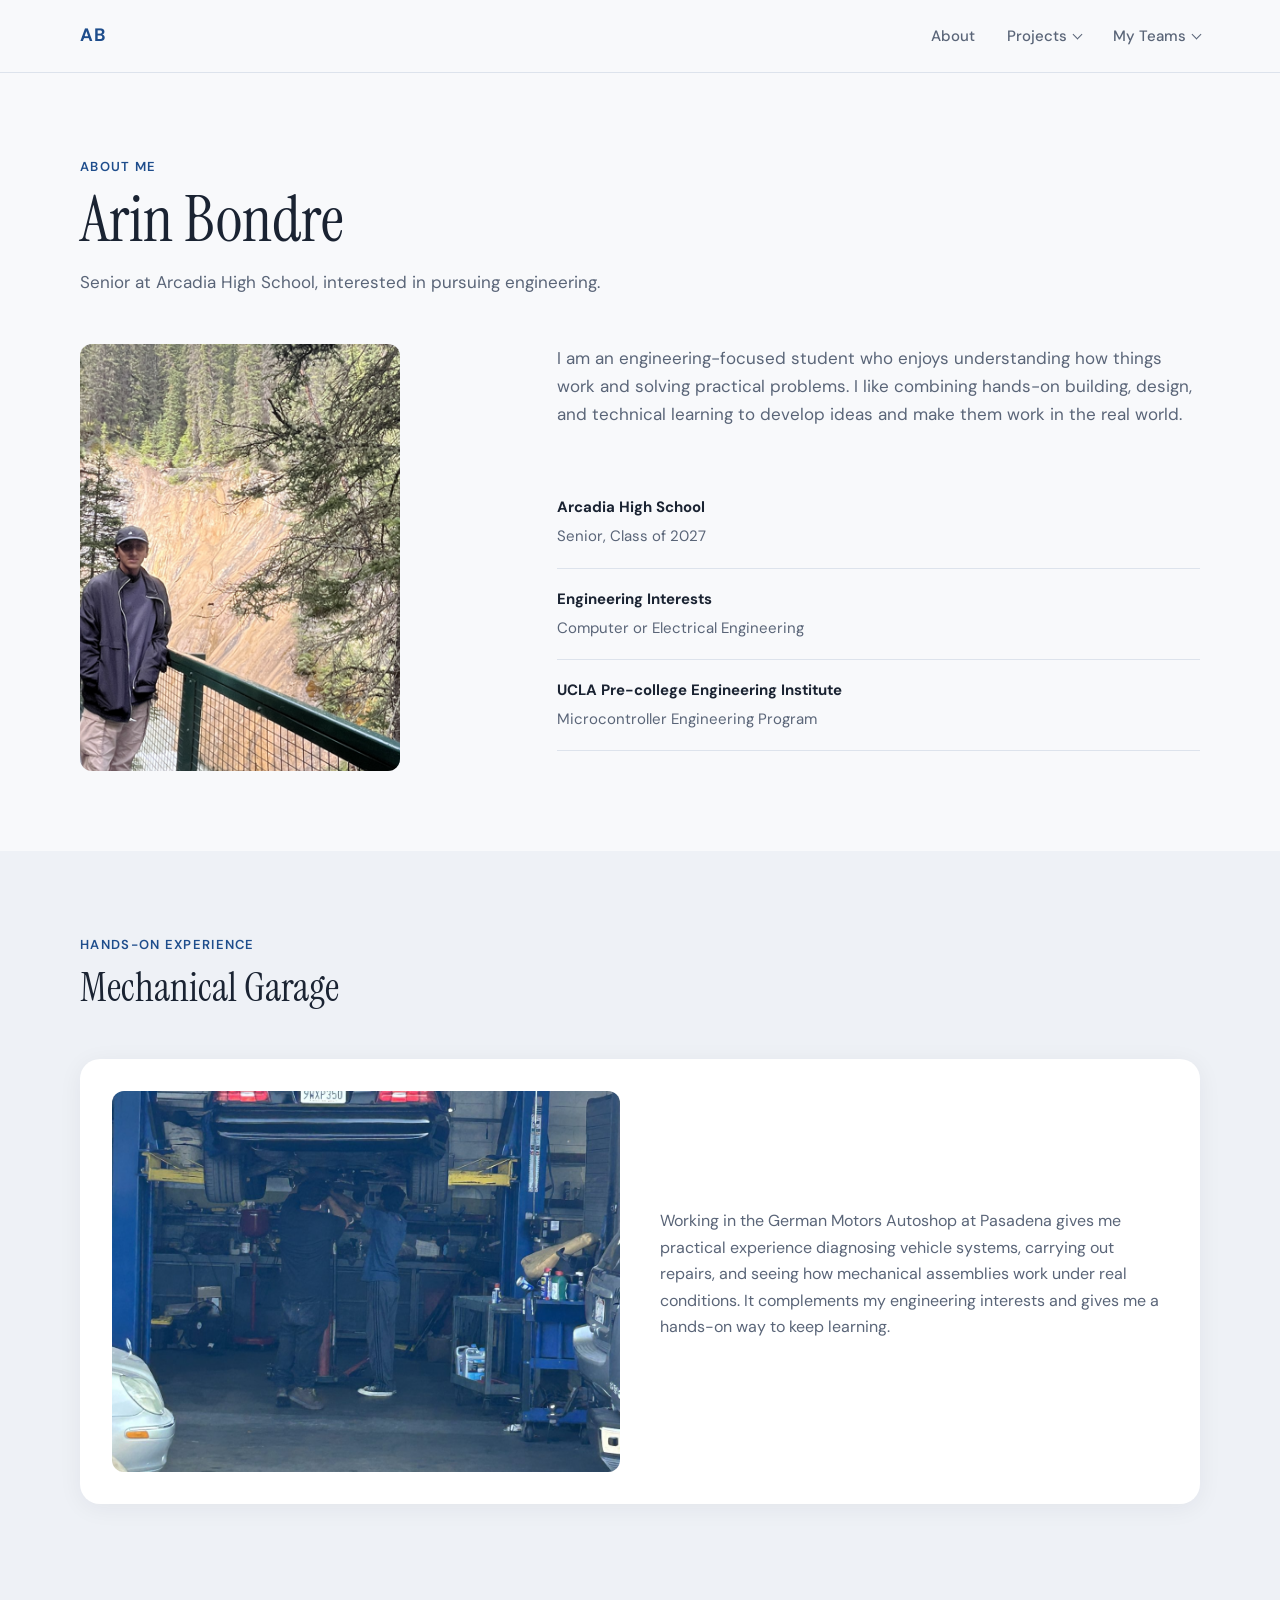
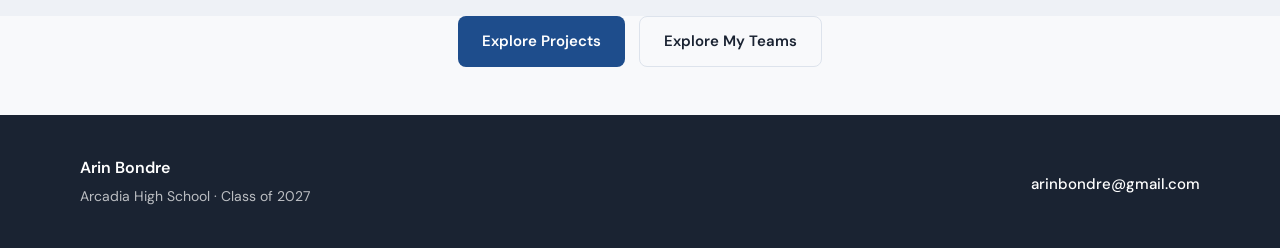
==== commit a44a8cc8: "change" ====
--- a/index.html
+++ b/index.html
@@ -96,7 +96,7 @@
           </figure>
           <div class="project-body">
             <p>
-              Working in my family garage gives me practical experience diagnosing
+              Working in the German Motors Autoshop at Pasadena gives me practical experience diagnosing
               vehicle systems, carrying out repairs, and seeing how mechanical
               assemblies work under real conditions. It complements my engineering
               interests and gives me a hands-on way to keep learning.
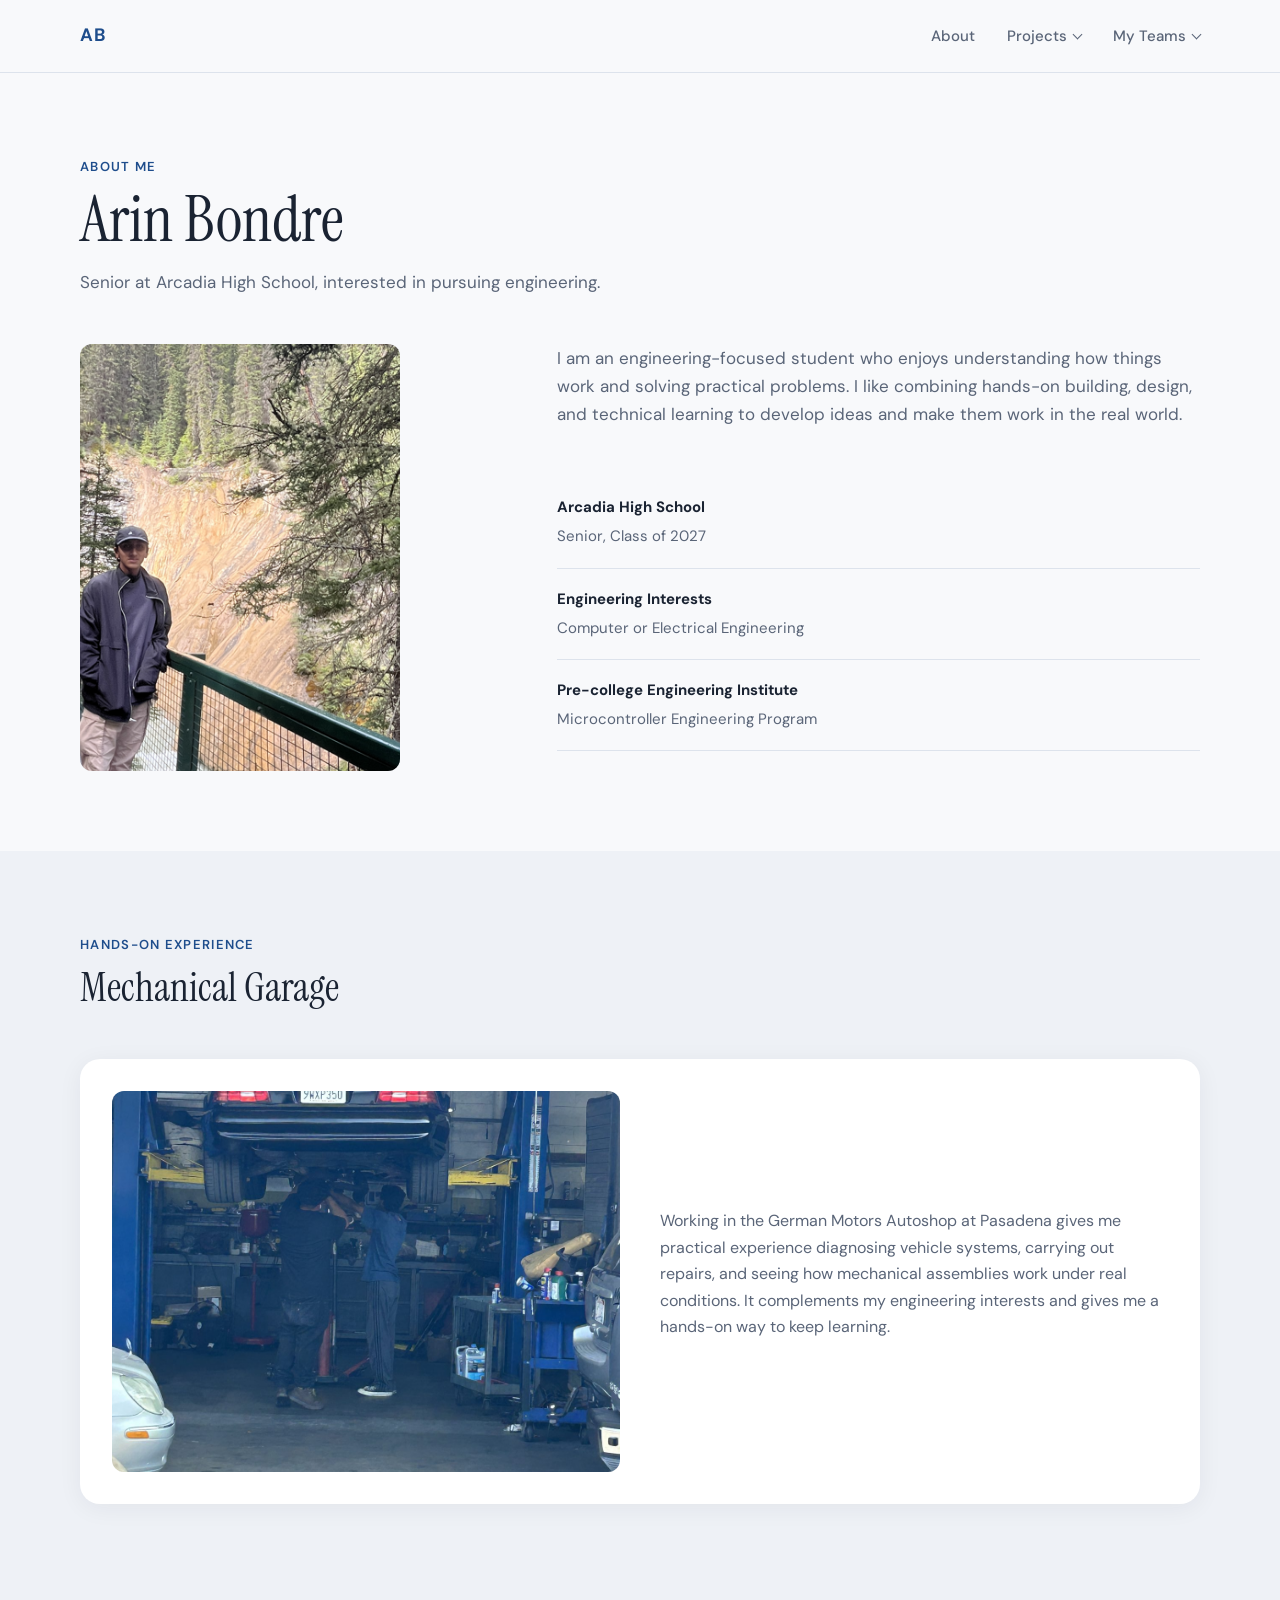
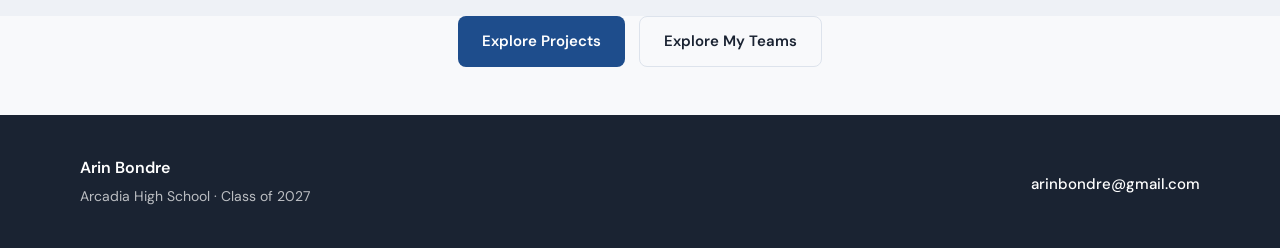
==== commit 666bec5c: "title" ====
--- a/index.html
+++ b/index.html
@@ -75,7 +75,7 @@
               <span>Computer or Electrical Engineering</span>
             </li>
             <li>
-              <strong>UCLA Pre-college Engineering Institute</strong>
+              <strong>Pre-college Engineering Institute</strong>
               <span>Microcontroller Engineering Program</span>
             </li>
           </ul>
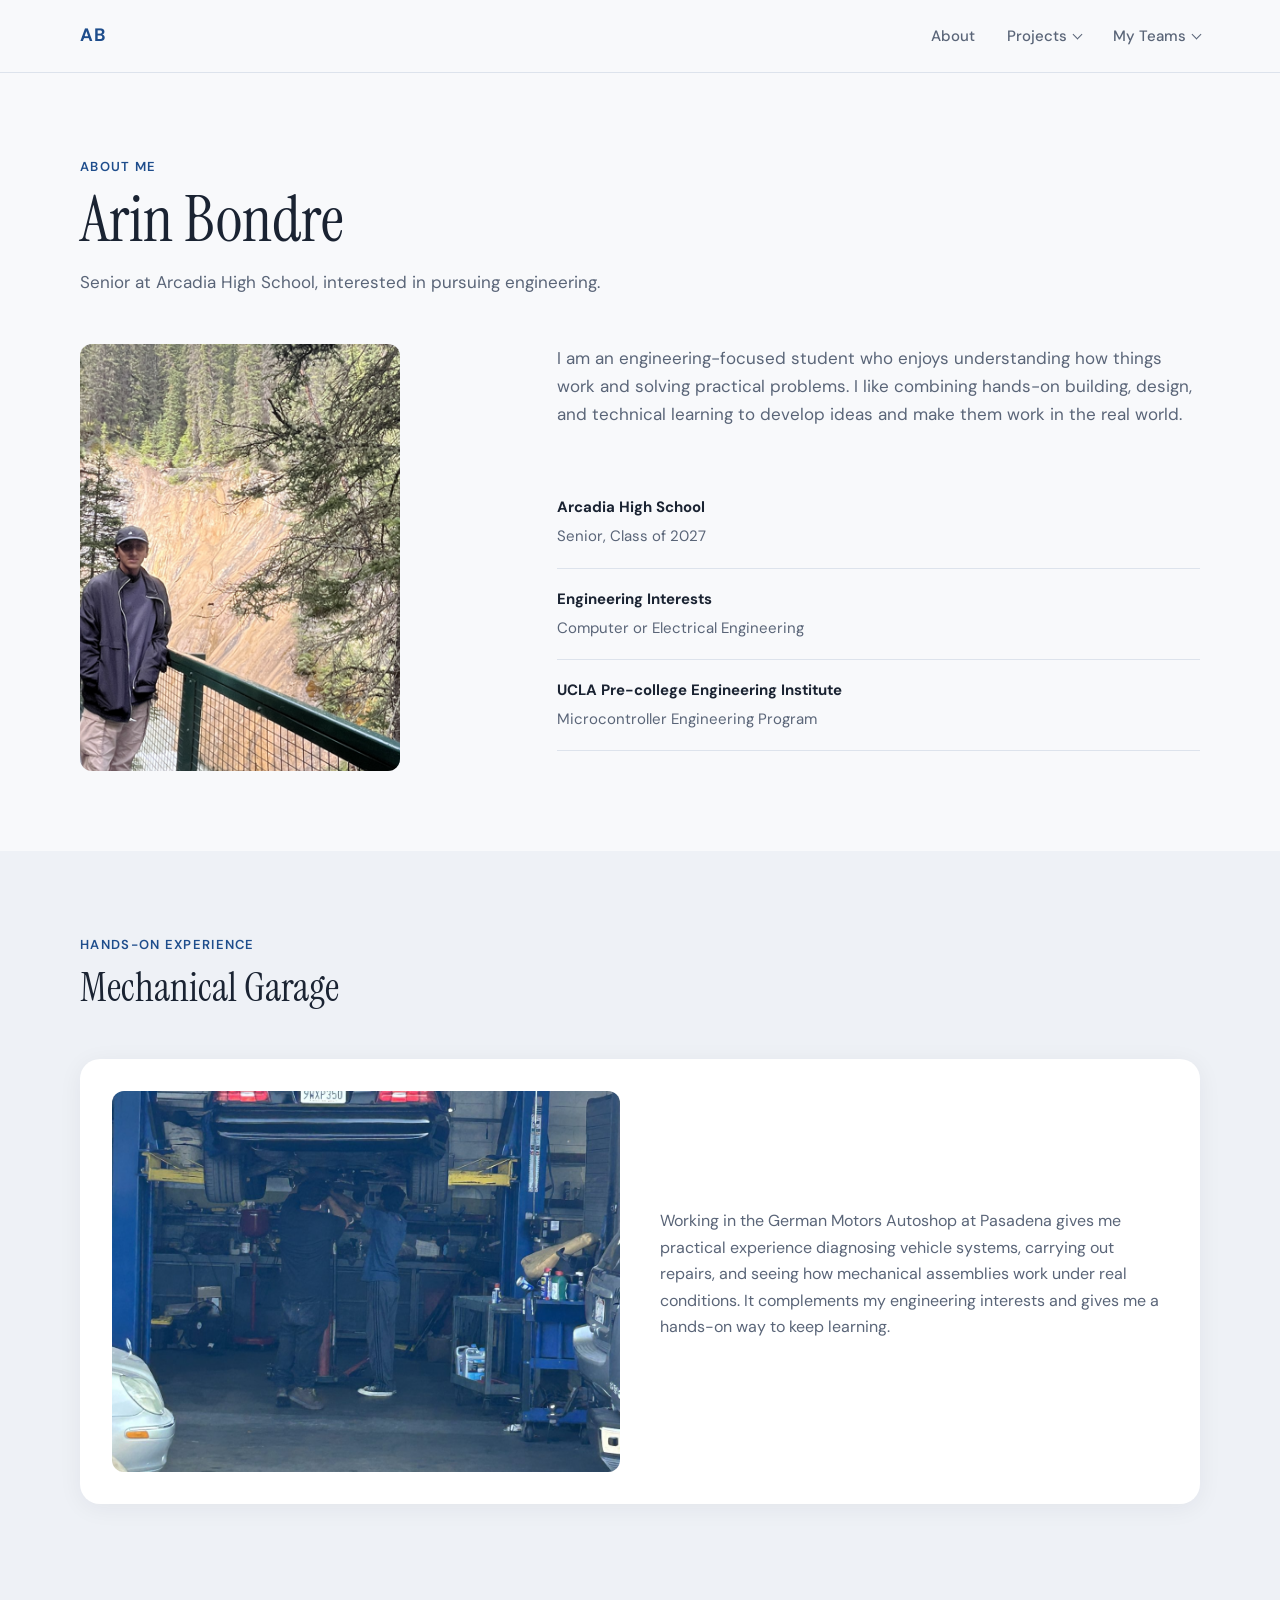
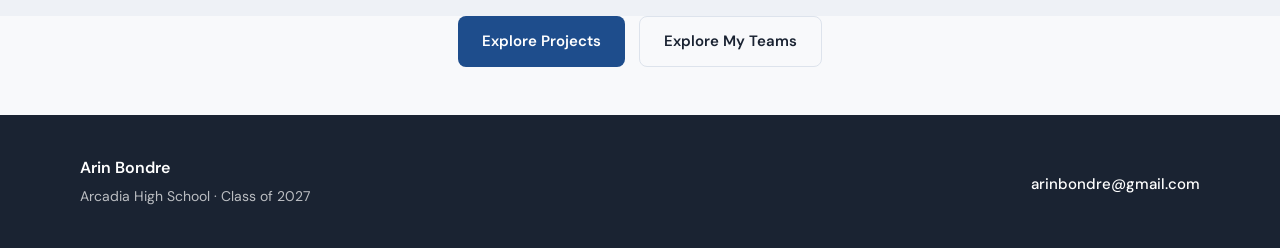
==== commit 8e1a1dbf: "Update Pre-college Engineering Institute name" ====
--- a/index.html
+++ b/index.html
@@ -75,7 +75,7 @@
               <span>Computer or Electrical Engineering</span>
             </li>
             <li>
-              <strong>Pre-college Engineering Institute</strong>
+              <strong>UCLA Pre-college Engineering Institute</strong>
               <span>Microcontroller Engineering Program</span>
             </li>
           </ul>
